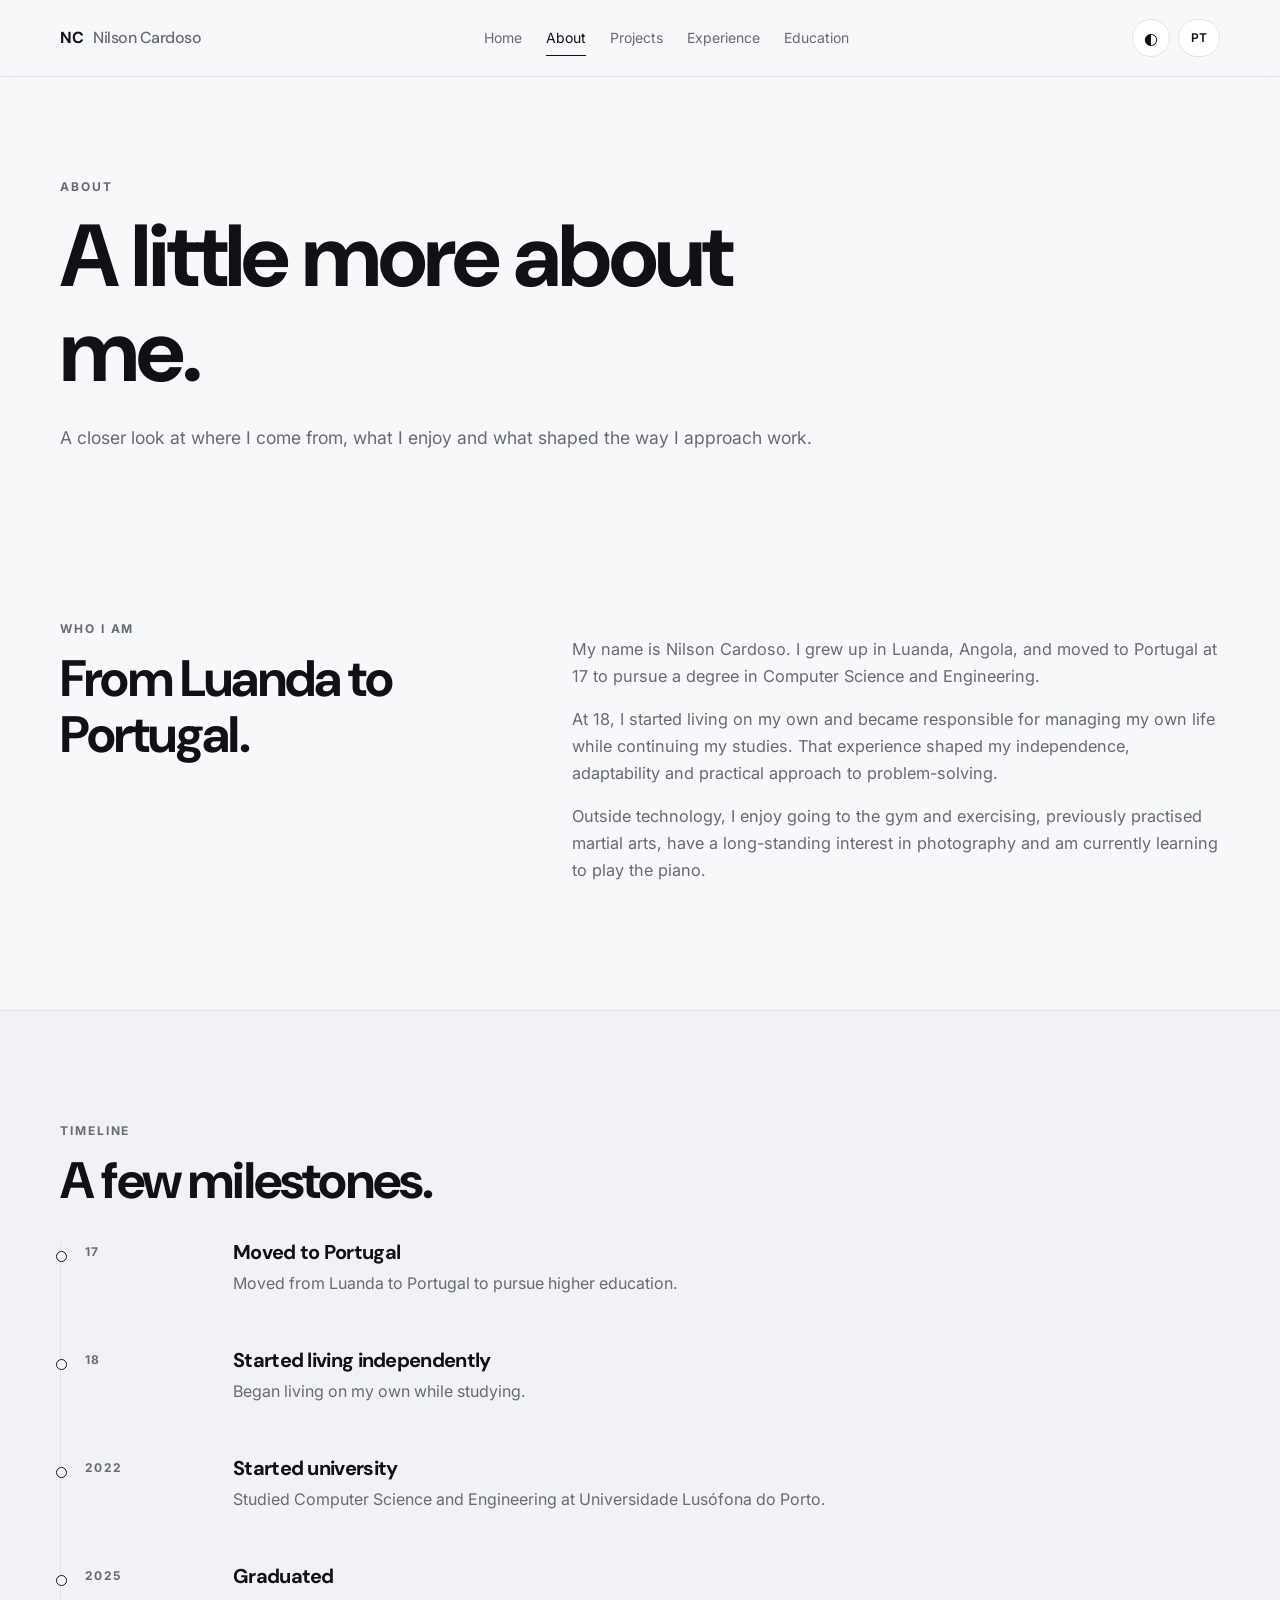
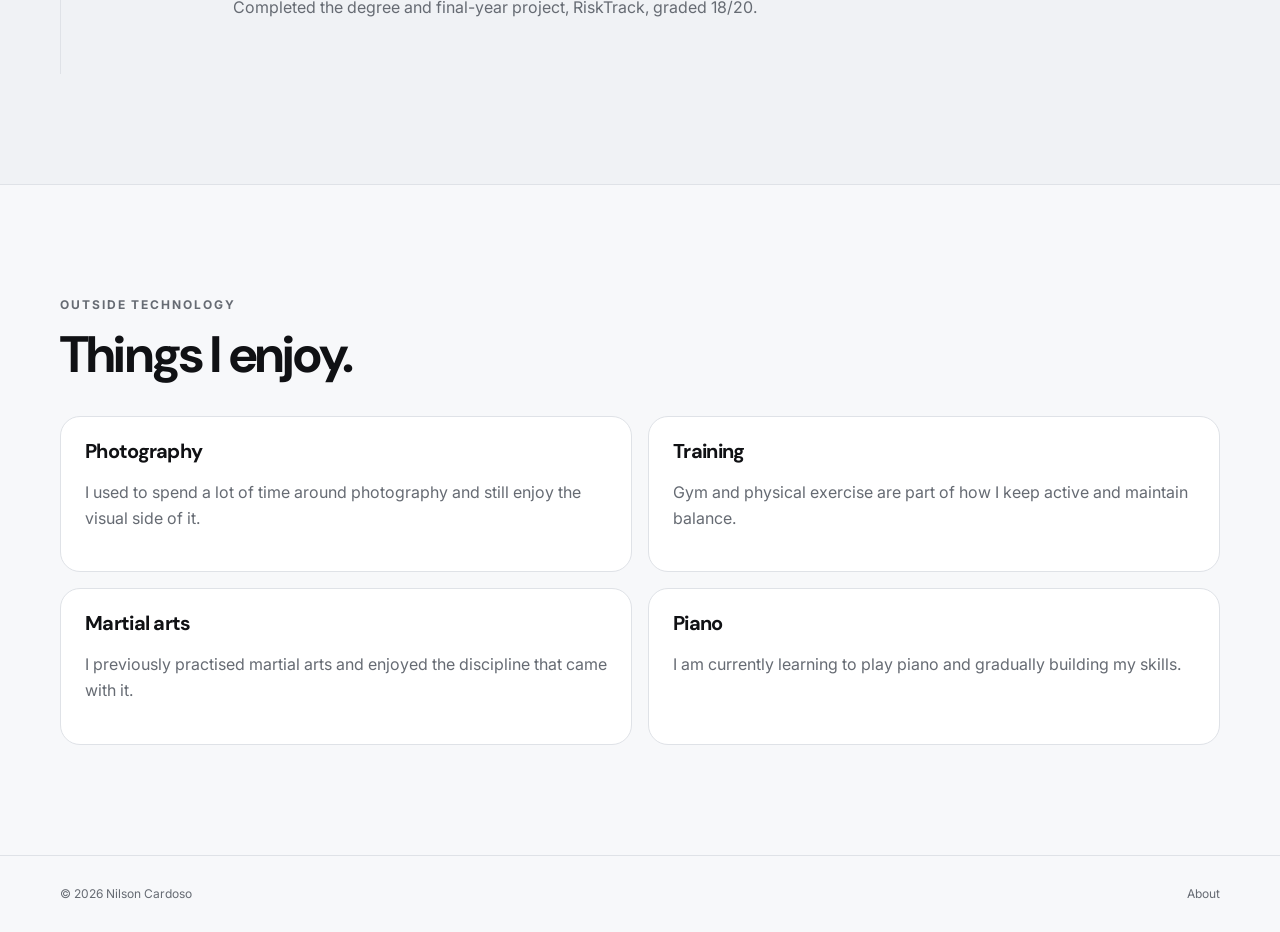
==== about.html @ db54e1ac "first commit" ====
<!DOCTYPE html>
<html lang="en">
<head>
  <meta charset="UTF-8" />
  <meta name="viewport" content="width=device-width, initial-scale=1.0" />
  <meta name="description" content="About Nilson Cardoso." />
  <title>About | Nilson Cardoso</title>
  <link rel="preconnect" href="https://fonts.googleapis.com" />
  <link rel="preconnect" href="https://fonts.gstatic.com" crossorigin />
  <link href="https://fonts.googleapis.com/css2?family=DM+Sans:wght@400;500;600;700&family=Inter:wght@400;500;600&display=swap" rel="stylesheet" />
  <link rel="stylesheet" href="assets/styles.css" />
  <script defer src="assets/script.js"></script>
</head>
<body>
  <header class="site-header"><div class="container nav-wrap">
    <a class="brand" href="index.html">NC <span>Nilson Cardoso</span></a>
    <nav class="site-nav">
      <a data-nav data-i18n="nav.home" href="index.html">Home</a>
      <a data-nav data-i18n="nav.about" href="about.html">About</a>
      <a data-nav data-i18n="nav.projects" href="projects.html">Projects</a>
      <a data-nav data-i18n="nav.experience" href="experience.html">Experience</a>
      <a data-nav data-i18n="nav.education" href="education.html">Education</a>
    </nav>
    <div class="nav-actions"><button class="icon-button" id="theme-toggle" type="button" aria-label="Toggle dark mode">◐</button><button class="lang-button" id="language-toggle" type="button">PT</button></div>
  </div></header>

  <main>
    <section class="page-intro container"><p class="eyebrow" data-i18n="nav.about">About</p><h1 data-i18n="about.h1">A little more about me.</h1><p class="lead" data-i18n="about.lead">A closer look at where I come from, what I enjoy and what shaped the way I approach work.</p></section>

    <section class="section container about-grid">
      <div>
        <p class="eyebrow" data-i18n="about.whoIAm">Who I am</p>
        <h2 data-i18n="about.fromLuanda">From Luanda to Portugal.</h2>
      </div>
      <div class="prose">
        <p data-i18n="about.p1">My name is Nilson Cardoso. I grew up in Luanda, Angola, and moved to Portugal at 17 to pursue a degree in Computer Science and Engineering.</p>
        <p data-i18n="about.p2">At 18, I started living on my own and became responsible for managing my own life while continuing my studies. That experience shaped my independence, adaptability and practical approach to problem-solving.</p>
        <p data-i18n="about.p3">Outside technology, I enjoy going to the gym and exercising, previously practised martial arts, have a long-standing interest in photography and am currently learning to play the piano.</p>
      </div>
    </section>

    <section class="section section-alt">
      <div class="container"><div class="section-heading"><div><p class="eyebrow" data-i18n="about.timeline">Timeline</p><h2 data-i18n="about.milestones">A few milestones.</h2></div></div>
        <div class="timeline">
          <article class="timeline-item"><span class="timeline-year">17</span><div><h3 data-i18n="about.tl1Title">Moved to Portugal</h3><p data-i18n="about.tl1Desc">Moved from Luanda to Portugal to pursue higher education.</p></div></article>
          <article class="timeline-item"><span class="timeline-year">18</span><div><h3 data-i18n="about.tl2Title">Started living independently</h3><p data-i18n="about.tl2Desc">Began living on my own while studying.</p></div></article>
          <article class="timeline-item"><span class="timeline-year">2022</span><div><h3 data-i18n="about.tl3Title">Started university</h3><p data-i18n="about.tl3Desc">Studied Computer Science and Engineering at Universidade Lusófona do Porto.</p></div></article>
          <article class="timeline-item"><span class="timeline-year">2025</span><div><h3 data-i18n="about.tl4Title">Graduated</h3><p data-i18n="about.tl4Desc">Completed the degree and final-year project, RiskTrack, graded 18/20.</p></div></article>
        </div>
      </div>
    </section>

    <section class="section container">
      <div class="section-heading"><div><p class="eyebrow" data-i18n="about.outsideTech">Outside technology</p><h2 data-i18n="about.thingsIEnjoy">Things I enjoy.</h2></div></div>
      <div class="hobby-grid">
        <div class="hobby-card"><h3 data-i18n="about.hobby1Title">Photography</h3><p data-i18n="about.hobby1Desc">I used to spend a lot of time around photography and still enjoy the visual side of it.</p></div>
        <div class="hobby-card"><h3 data-i18n="about.hobby2Title">Training</h3><p data-i18n="about.hobby2Desc">Gym and physical exercise are part of how I keep active and maintain balance.</p></div>
        <div class="hobby-card"><h3 data-i18n="about.hobby3Title">Martial arts</h3><p data-i18n="about.hobby3Desc">I previously practised martial arts and enjoyed the discipline that came with it.</p></div>
        <div class="hobby-card"><h3 data-i18n="about.hobby4Title">Piano</h3><p data-i18n="about.hobby4Desc">I am currently learning to play piano and gradually building my skills.</p></div>
      </div>
    </section>
  </main>

  <footer class="site-footer"><div class="container footer-wrap"><span>© <span id="year"></span> Nilson Cardoso</span><span data-i18n="nav.about">About</span></div></footer>
</body>
</html>
---- assets/styles.css ----
:root {
  --bg: #f7f8fa;
  --surface: #ffffff;
  --surface-2: #f0f2f5;
  --text: #101114;
  --muted: #666b73;
  --line: #dfe2e7;
  --accent: #1f4dd6;
  --dark: #121316;
  --shadow: 0 18px 60px rgba(16, 17, 20, .07);
  --radius: 20px;
}

[data-theme="dark"] {
  --bg: #111214;
  --surface: #17191d;
  --surface-2: #1d2025;
  --text: #f2f3f5;
  --muted: #a0a5ae;
  --line: #2b2f36;
  --accent: #7ea0ff;
  --dark: #f4f5f6;
  --shadow: 0 20px 70px rgba(0, 0, 0, .25);
}

* { box-sizing: border-box; }
html { scroll-behavior: smooth; }
body { margin: 0; background: var(--bg); color: var(--text); font-family: Inter, system-ui, sans-serif; line-height: 1.65; }
a { color: inherit; text-decoration: none; }
button { font: inherit; }

.container { width: min(1160px, calc(100% - 40px)); margin: 0 auto; }
.site-header { position: sticky; top: 0; z-index: 30; background: color-mix(in srgb, var(--bg) 88%, transparent); backdrop-filter: blur(16px); border-bottom: 1px solid var(--line); }
.nav-wrap { min-height: 76px; display: flex; align-items: center; justify-content: space-between; gap: 24px; }
.brand { font-family: "DM Sans", sans-serif; font-weight: 700; letter-spacing: -.03em; display: flex; align-items: baseline; gap: 10px; }
.brand span { font-weight: 500; color: var(--muted); }
.site-nav { display: flex; gap: 24px; font-size: 14px; color: var(--muted); }
.site-nav a { padding: 6px 0; border-bottom: 1px solid transparent; }
.site-nav a:hover, .site-nav a.active { color: var(--text); border-color: var(--text); }
.nav-actions { display: flex; gap: 8px; align-items: center; }
.icon-button, .lang-button { width: 38px; height: 38px; border: 1px solid var(--line); background: var(--surface); color: var(--text); border-radius: 999px; cursor: pointer; }
.lang-button { width: auto; padding: 0 12px; font-size: 12px; font-weight: 600; }

.hero { min-height: calc(100vh - 76px); display: grid; grid-template-columns: 1.1fr .9fr; align-items: center; gap: 64px; padding-top: 60px; padding-bottom: 90px; }
.hero-copy { max-width: 690px; }
.eyebrow { margin: 0 0 12px; color: var(--muted); font-size: 12px; font-weight: 700; text-transform: uppercase; letter-spacing: .16em; }
h1, h2, h3 { font-family: "DM Sans", sans-serif; letter-spacing: -.035em; line-height: 1.08; }
h1 { font-size: clamp(3.2rem, 8vw, 6.8rem); margin: 0 0 24px; max-width: 9.5ch; }
h2 { font-size: clamp(2rem, 4vw, 3.5rem); margin: 0; }
h3 { margin: 0; font-size: 1.25rem; }
.hero-text, .lead { font-size: 1.1rem; color: var(--muted); max-width: 650px; }
.hero-meta { display: inline-flex; align-items: center; gap: 9px; color: var(--muted); margin-top: 18px; font-size: 14px; }
.status-dot { width: 9px; height: 9px; border-radius: 999px; background: #37b26c; box-shadow: 0 0 0 5px color-mix(in srgb, #37b26c 16%, transparent); }
.hero-actions, .contact-actions, .project-actions { display: flex; gap: 10px; flex-wrap: wrap; margin-top: 28px; }
.button { display: inline-flex; align-items: center; justify-content: center; min-height: 44px; padding: 0 18px; border-radius: 999px; border: 1px solid var(--line); font-size: 14px; font-weight: 600; transition: transform .16s ease, border-color .16s ease, background .16s ease; }
.button:hover { transform: translateY(-1px); }
.button-dark { background: var(--dark); color: var(--bg); border-color: var(--dark); }
.button-light { background: var(--surface); color: var(--text); }

.hero-visual { min-height: 430px; position: relative; display: grid; place-items: center; overflow: hidden; }
.dot-field { width: 360px; height: 360px; opacity: .42; background-image: radial-gradient(circle, var(--muted) 1px, transparent 1px); background-size: 14px 14px; border-radius: 50%; mask-image: radial-gradient(circle, black 10%, transparent 74%); }
.orb { position: absolute; border-radius: 50%; border: 1px solid var(--line); }
.orb-a { width: 240px; height: 240px; }
.orb-b { width: 140px; height: 140px; background: color-mix(in srgb, var(--accent) 10%, transparent); }

.section { padding: 110px 0; }
.section-alt { background: var(--surface-2); border-block: 1px solid var(--line); }
.section-heading { display: flex; justify-content: space-between; gap: 24px; align-items: flex-end; margin-bottom: 34px; }
.text-link { color: var(--muted); font-size: 14px; border-bottom: 1px solid var(--line); padding-bottom: 4px; }
.text-link:hover { color: var(--text); border-color: var(--text); }

.project-grid { display: grid; grid-template-columns: repeat(3, 1fr); gap: 16px; }
.project-card { min-height: 360px; display: flex; flex-direction: column; justify-content: space-between; padding: 24px; background: var(--surface); border: 1px solid var(--line); border-radius: var(--radius); box-shadow: var(--shadow); }
.project-card:hover { border-color: color-mix(in srgb, var(--text) 28%, var(--line)); }
.project-card.featured { min-height: 390px; }
.project-topline { display: flex; justify-content: flex-end; }
.project-detail-head, .education-top { display: flex; justify-content: space-between; gap: 18px; align-items: flex-start; }
.score, .status-label { display: inline-flex; align-items: center; padding: 7px 14px; border-radius: 999px; font-size: 13px; font-weight: 700; letter-spacing: .02em; text-transform: none; }
.score { background: color-mix(in srgb, var(--accent) 16%, transparent); color: var(--accent); }
.score span { font-weight: 700; }
.status-label { background: var(--surface-2); border: 1px solid var(--line); color: var(--muted); font-size: 12px; font-weight: 600; }
.project-card p, .project-detail p, .experience-item p, .cert-card p, .hobby-card p, .skill-group p { color: var(--muted); }
.tag-row, .skill-inline { display: flex; gap: 7px; flex-wrap: wrap; margin-top: 18px; }
.tag, .skill-inline span { font-size: 12px; padding: 6px 9px; border: 1px solid var(--line); border-radius: 999px; color: var(--muted); }
.card-link { margin-top: 22px; font-size: 14px; font-weight: 600; }

.split-section { display: grid; grid-template-columns: .8fr 1.2fr; gap: 80px; align-items: start; }
.split-section p { max-width: 650px; color: var(--muted); font-size: 1.08rem; }
.skills-grid, .hobby-grid, .cert-grid { display: grid; grid-template-columns: repeat(2, 1fr); gap: 16px; }
.skill-group, .hobby-card, .cert-card { background: var(--surface); border: 1px solid var(--line); border-radius: var(--radius); padding: 24px; }
.skill-note { color: var(--muted); font-size: 12px; display: inline-block; margin-top: 16px; }
.contact-section { display: flex; justify-content: space-between; gap: 40px; align-items: end; flex-wrap: wrap; }
.contact-email { margin-top: 16px; font-size: 1rem; }
.contact-email a { border-bottom: 1px solid var(--line); padding-bottom: 2px; }
.contact-email a:hover { border-color: var(--text); }

.page-intro { padding-top: 100px; padding-bottom: 40px; }
.page-intro h1 { max-width: 12ch; font-size: clamp(2.8rem, 7vw, 5.5rem); }
.lead { max-width: 760px; }
.about-grid { display: grid; grid-template-columns: .8fr 1.2fr; gap: 80px; }
.prose { max-width: 740px; }
.prose p { color: var(--muted); font-size: 1.02rem; }

.timeline { position: relative; margin-top: 24px; border-left: 1px solid var(--line); }
.timeline-item { display: grid; grid-template-columns: 120px 1fr; gap: 28px; padding: 0 0 38px 24px; position: relative; }
.timeline-item::before { content: ""; position: absolute; left: -5px; top: 9px; width: 9px; height: 9px; border-radius: 50%; background: var(--bg); border: 1px solid var(--text); }
.timeline-year { font-size: 12px; font-weight: 700; letter-spacing: .12em; color: var(--muted); }
.timeline-item p { color: var(--muted); margin-top: 6px; }

.project-list { display: grid; gap: 18px; }
.project-detail { padding: 30px; background: var(--surface); border: 1px solid var(--line); border-radius: var(--radius); box-shadow: var(--shadow); }
.project-detail h2 { font-size: clamp(2rem, 4vw, 3rem); margin-top: 6px; }
.detail-intro { font-size: 1.05rem; max-width: 760px; }
.detail-grid { display: grid; grid-template-columns: repeat(2, 1fr); gap: 22px; margin-top: 28px; }
.detail-grid h3 { margin-bottom: 8px; }
.more-details { margin-top: 26px; border-top: 1px solid var(--line); padding-top: 20px; }
.more-details summary { cursor: pointer; font-size: 14px; font-weight: 600; }
.details-content { padding-top: 16px; max-width: 860px; }
.compact { min-height: 0; }

.experience-list { display: grid; gap: 14px; }
.experience-item { display: grid; grid-template-columns: 190px 1fr; gap: 30px; padding: 30px 0; border-top: 1px solid var(--line); }
.experience-item:last-child { border-bottom: 1px solid var(--line); }
.experience-meta { color: var(--muted); font-size: 12px; text-transform: uppercase; letter-spacing: .1em; display: flex; flex-direction: column; gap: 6px; }
.experience-item h2 { font-size: 2rem; }
.experience-item h3 { margin-top: 6px; color: var(--muted); font-size: 1rem; letter-spacing: 0; }

.education-card { padding: 34px; border: 1px solid var(--line); background: var(--surface); border-radius: var(--radius); box-shadow: var(--shadow); }
.education-card h2 { max-width: 12ch; margin: 10px 0 8px; }
.education-card h3 { color: var(--muted); font-size: 1rem; letter-spacing: 0; }
.cert-card { min-height: 210px; }

.site-footer { padding: 28px 0; border-top: 1px solid var(--line); }
.footer-wrap { display: flex; justify-content: space-between; gap: 20px; color: var(--muted); font-size: 12px; }

@media (max-width: 900px) {
  .site-nav { display: none; }
  .hero, .split-section, .about-grid { grid-template-columns: 1fr; gap: 44px; }
  .hero { min-height: auto; padding-top: 70px; }
  .hero-visual { min-height: 300px; }
  .project-grid, .skills-grid, .hobby-grid, .cert-grid { grid-template-columns: 1fr; }
  .contact-section { flex-direction: column; align-items: flex-start; }
  .detail-grid { grid-template-columns: 1fr; }
}

@media (max-width: 620px) {
  .container { width: min(100% - 28px, 1160px); }
  .nav-wrap { min-height: 66px; }
  .brand span { display: none; }
  h1 { font-size: clamp(2.7rem, 15vw, 4.5rem); }
  .section { padding: 80px 0; }
  .page-intro { padding-top: 72px; }
  .section-heading { align-items: flex-start; flex-direction: column; }
  .experience-item { grid-template-columns: 1fr; gap: 10px; }
  .timeline-item { grid-template-columns: 74px 1fr; }
  .footer-wrap { flex-direction: column; }
}
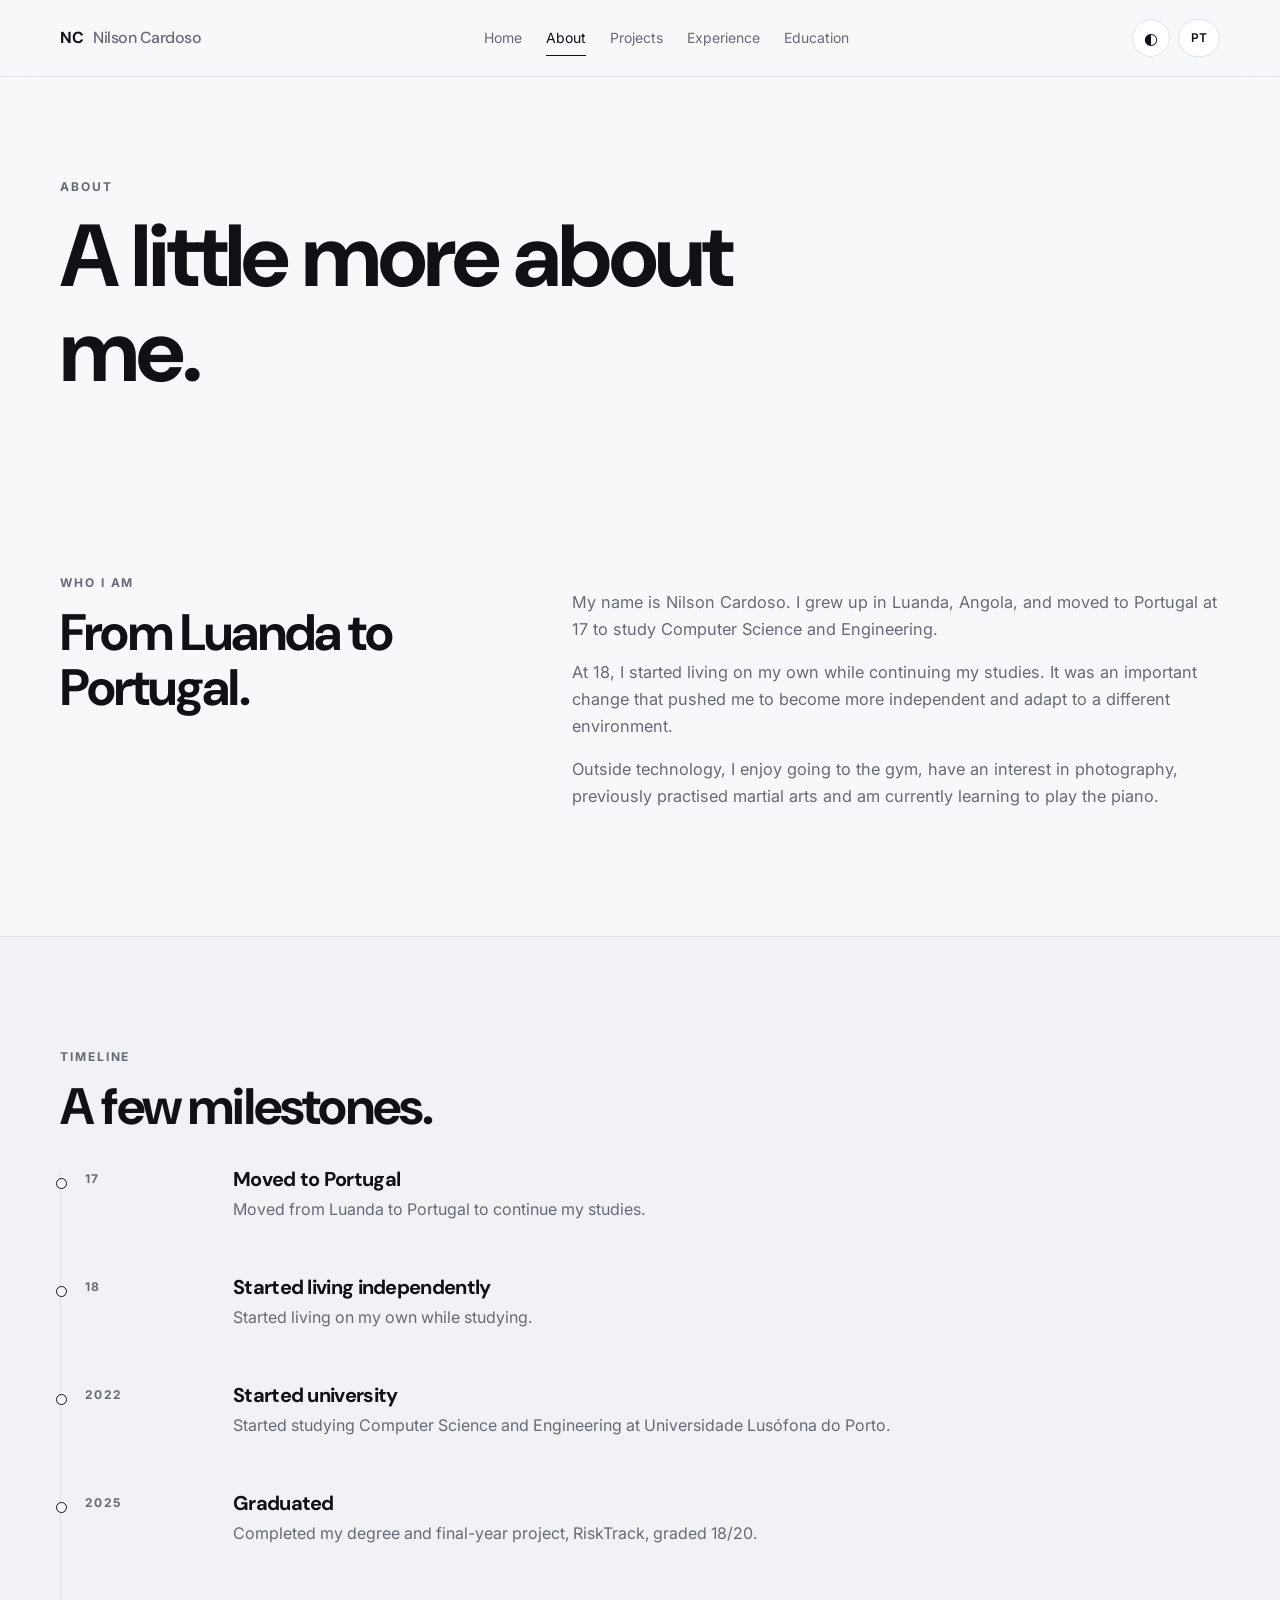
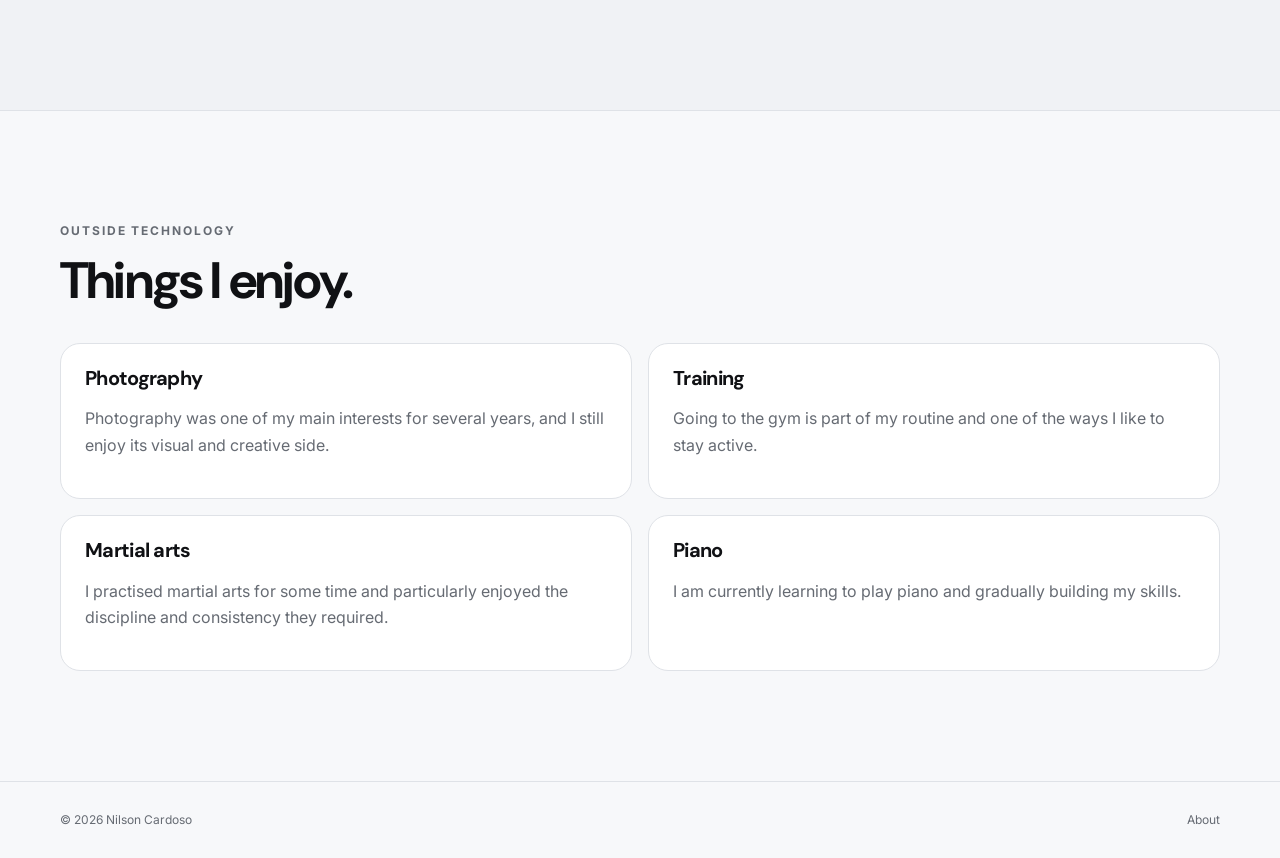
==== commit 0dd3e2ff: "fixed some phrases" ====
--- a/about.html
+++ b/about.html
@@ -21,11 +21,16 @@
       <a data-nav data-i18n="nav.experience" href="experience.html">Experience</a>
       <a data-nav data-i18n="nav.education" href="education.html">Education</a>
     </nav>
-    <div class="nav-actions"><button class="icon-button" id="theme-toggle" type="button" aria-label="Toggle dark mode">◐</button><button class="lang-button" id="language-toggle" type="button">PT</button></div>
-  </div></header>
+    <div class="nav-actions">
+      <button class="icon-button" id="theme-toggle" type="button" aria-label="Toggle dark mode">◐</button>
+      <button class="lang-button" id="language-toggle" type="button" aria-label="Switch language">PT</button>
+      <button class="menu-button" id="menu-toggle" type="button" aria-label="Open menu" aria-expanded="false">☰</button>
+    </div>
+  </div>
+  </header>
 
   <main>
-    <section class="page-intro container"><p class="eyebrow" data-i18n="nav.about">About</p><h1 data-i18n="about.h1">A little more about me.</h1><p class="lead" data-i18n="about.lead">A closer look at where I come from, what I enjoy and what shaped the way I approach work.</p></section>
+    <section class="page-intro container"><p class="eyebrow" data-i18n="nav.about">About</p><h1 data-i18n="about.h1">A closer look at where I come from, what I enjoy and the experiences that shaped me.</p></section>
 
     <section class="section container about-grid">
       <div>
@@ -33,16 +38,16 @@
         <h2 data-i18n="about.fromLuanda">From Luanda to Portugal.</h2>
       </div>
       <div class="prose">
-        <p data-i18n="about.p1">My name is Nilson Cardoso. I grew up in Luanda, Angola, and moved to Portugal at 17 to pursue a degree in Computer Science and Engineering.</p>
-        <p data-i18n="about.p2">At 18, I started living on my own and became responsible for managing my own life while continuing my studies. That experience shaped my independence, adaptability and practical approach to problem-solving.</p>
-        <p data-i18n="about.p3">Outside technology, I enjoy going to the gym and exercising, previously practised martial arts, have a long-standing interest in photography and am currently learning to play the piano.</p>
+        <p data-i18n="about.p1">My name is Nilson Cardoso. I grew up in Luanda, Angola, and moved to Portugal at 17 to study Computer Science and Engineering.</p>
+        <p data-i18n="about.p2">At 18, I started living on my own while continuing my studies. It was an important change that pushed me to become more independent and adapt to a different environment.</p>
+        <p data-i18n="about.p3">Outside technology, I enjoy going to the gym, have an interest in photography, previously practised martial arts and am currently learning to play the piano.</p>
       </div>
     </section>
 
     <section class="section section-alt">
       <div class="container"><div class="section-heading"><div><p class="eyebrow" data-i18n="about.timeline">Timeline</p><h2 data-i18n="about.milestones">A few milestones.</h2></div></div>
         <div class="timeline">
-          <article class="timeline-item"><span class="timeline-year">17</span><div><h3 data-i18n="about.tl1Title">Moved to Portugal</h3><p data-i18n="about.tl1Desc">Moved from Luanda to Portugal to pursue higher education.</p></div></article>
+          <article class="timeline-item"><span class="timeline-year">17</span><div><h3 data-i18n="about.tl1Title">Moved to Portugal</h3><p data-i18n="about.tl1Desc">Moved from Luanda to Portugal to continue my studies.</p></div></article>
           <article class="timeline-item"><span class="timeline-year">18</span><div><h3 data-i18n="about.tl2Title">Started living independently</h3><p data-i18n="about.tl2Desc">Began living on my own while studying.</p></div></article>
           <article class="timeline-item"><span class="timeline-year">2022</span><div><h3 data-i18n="about.tl3Title">Started university</h3><p data-i18n="about.tl3Desc">Studied Computer Science and Engineering at Universidade Lusófona do Porto.</p></div></article>
           <article class="timeline-item"><span class="timeline-year">2025</span><div><h3 data-i18n="about.tl4Title">Graduated</h3><p data-i18n="about.tl4Desc">Completed the degree and final-year project, RiskTrack, graded 18/20.</p></div></article>
@@ -53,9 +58,9 @@
     <section class="section container">
       <div class="section-heading"><div><p class="eyebrow" data-i18n="about.outsideTech">Outside technology</p><h2 data-i18n="about.thingsIEnjoy">Things I enjoy.</h2></div></div>
       <div class="hobby-grid">
-        <div class="hobby-card"><h3 data-i18n="about.hobby1Title">Photography</h3><p data-i18n="about.hobby1Desc">I used to spend a lot of time around photography and still enjoy the visual side of it.</p></div>
-        <div class="hobby-card"><h3 data-i18n="about.hobby2Title">Training</h3><p data-i18n="about.hobby2Desc">Gym and physical exercise are part of how I keep active and maintain balance.</p></div>
-        <div class="hobby-card"><h3 data-i18n="about.hobby3Title">Martial arts</h3><p data-i18n="about.hobby3Desc">I previously practised martial arts and enjoyed the discipline that came with it.</p></div>
+        <div class="hobby-card"><h3 data-i18n="about.hobby1Title">Photography</h3><p data-i18n="about.hobby1Desc">Photography was one of my main interests for several years, and I still enjoy its visual and creative side.</p></div>
+        <div class="hobby-card"><h3 data-i18n="about.hobby2Title">Training</h3><p data-i18n="about.hobby2Desc">Going to the gym is part of my routine and one of the ways I like to stay active.</p></div>
+        <div class="hobby-card"><h3 data-i18n="about.hobby3Title">Martial arts</h3><p data-i18n="about.hobby3Desc">I practised martial arts for some time and particularly enjoyed the discipline and consistency they required.</p></div>
         <div class="hobby-card"><h3 data-i18n="about.hobby4Title">Piano</h3><p data-i18n="about.hobby4Desc">I am currently learning to play piano and gradually building my skills.</p></div>
       </div>
     </section>
--- a/assets/styles.css
+++ b/assets/styles.css
@@ -39,6 +39,7 @@
 .site-nav a:hover, .site-nav a.active { color: var(--text); border-color: var(--text); }
 .nav-actions { display: flex; gap: 8px; align-items: center; }
 .icon-button, .lang-button { width: 38px; height: 38px; border: 1px solid var(--line); background: var(--surface); color: var(--text); border-radius: 999px; cursor: pointer; }
+.menu-button {display: none; width: 38px; height: 38px; border: 1px solid var(--line); background: var(--surface); color: var(--text); border-radius: 999px; cursor: pointer; font-size: 18px; line-height: 1; padding: 0; }
 .lang-button { width: auto; padding: 0 12px; font-size: 12px; font-weight: 600; }
 
 .hero { min-height: calc(100vh - 76px); display: grid; grid-template-columns: 1.1fr .9fr; align-items: center; gap: 64px; padding-top: 60px; padding-bottom: 90px; }
@@ -134,7 +135,11 @@
 .footer-wrap { display: flex; justify-content: space-between; gap: 20px; color: var(--muted); font-size: 12px; }
 
 @media (max-width: 900px) {
-  .site-nav { display: none; }
+  .site-nav { display: none; position: absolute; top: calc(100% + 1px); left: 0; right: 0; padding: 14px; background: var(--bg); border-bottom: 1px solid var(--line); box-shadow: var(--shadow); flex-direction: column; gap: 0;}
+  .site-nav.open { display: flex;}
+  .site-nav a { padding: 14px 20px; border-bottom: 1px solid var(--line); }
+  .site-nav a:last-child { border-bottom: none; }
+  .menu-button { display: block; }
   .hero, .split-section, .about-grid { grid-template-columns: 1fr; gap: 44px; }
   .hero { min-height: auto; padding-top: 70px; }
   .hero-visual { min-height: 300px; }
@@ -144,6 +149,9 @@
 }
 
 @media (max-width: 620px) {
+  .site-header { position: sticky; z-index: 100; }
+  .nav-wrap { position: relative; }
+  .site-nav { z-index: 99; }
   .container { width: min(100% - 28px, 1160px); }
   .nav-wrap { min-height: 66px; }
   .brand span { display: none; }
